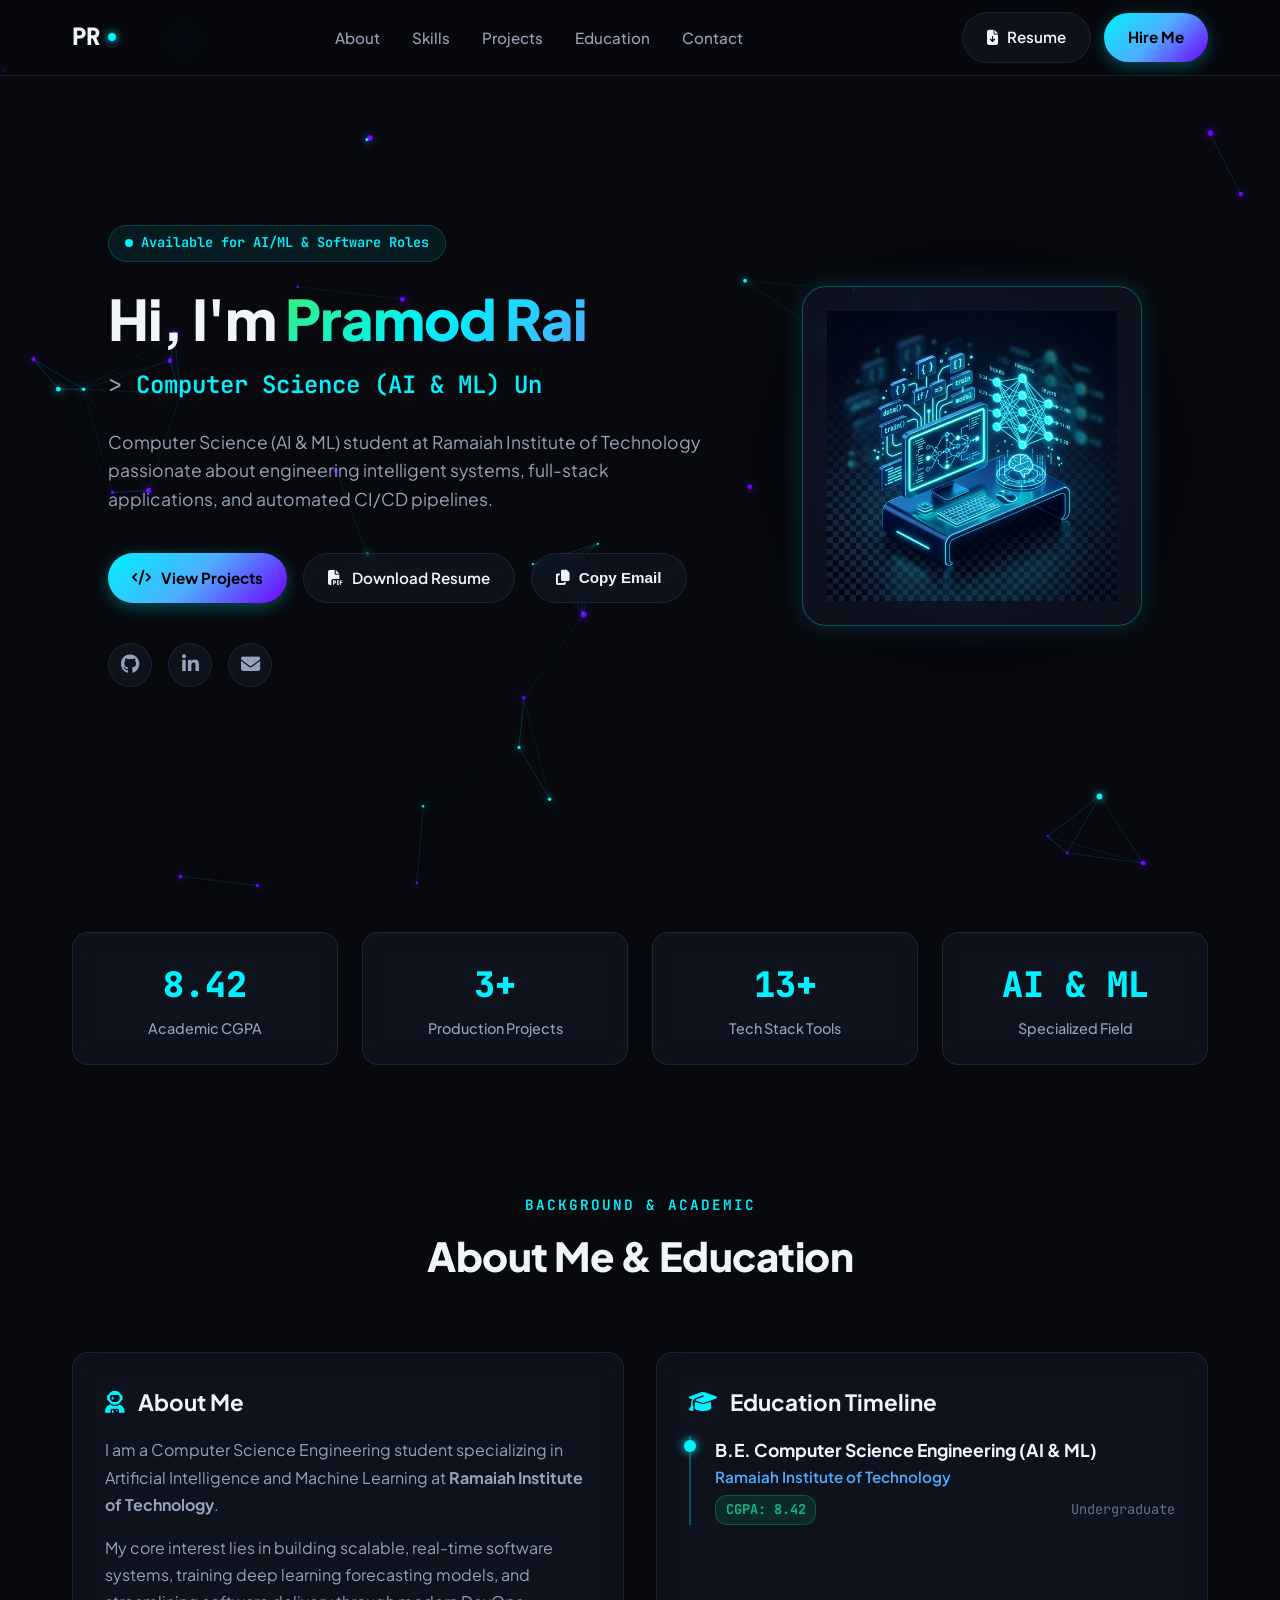
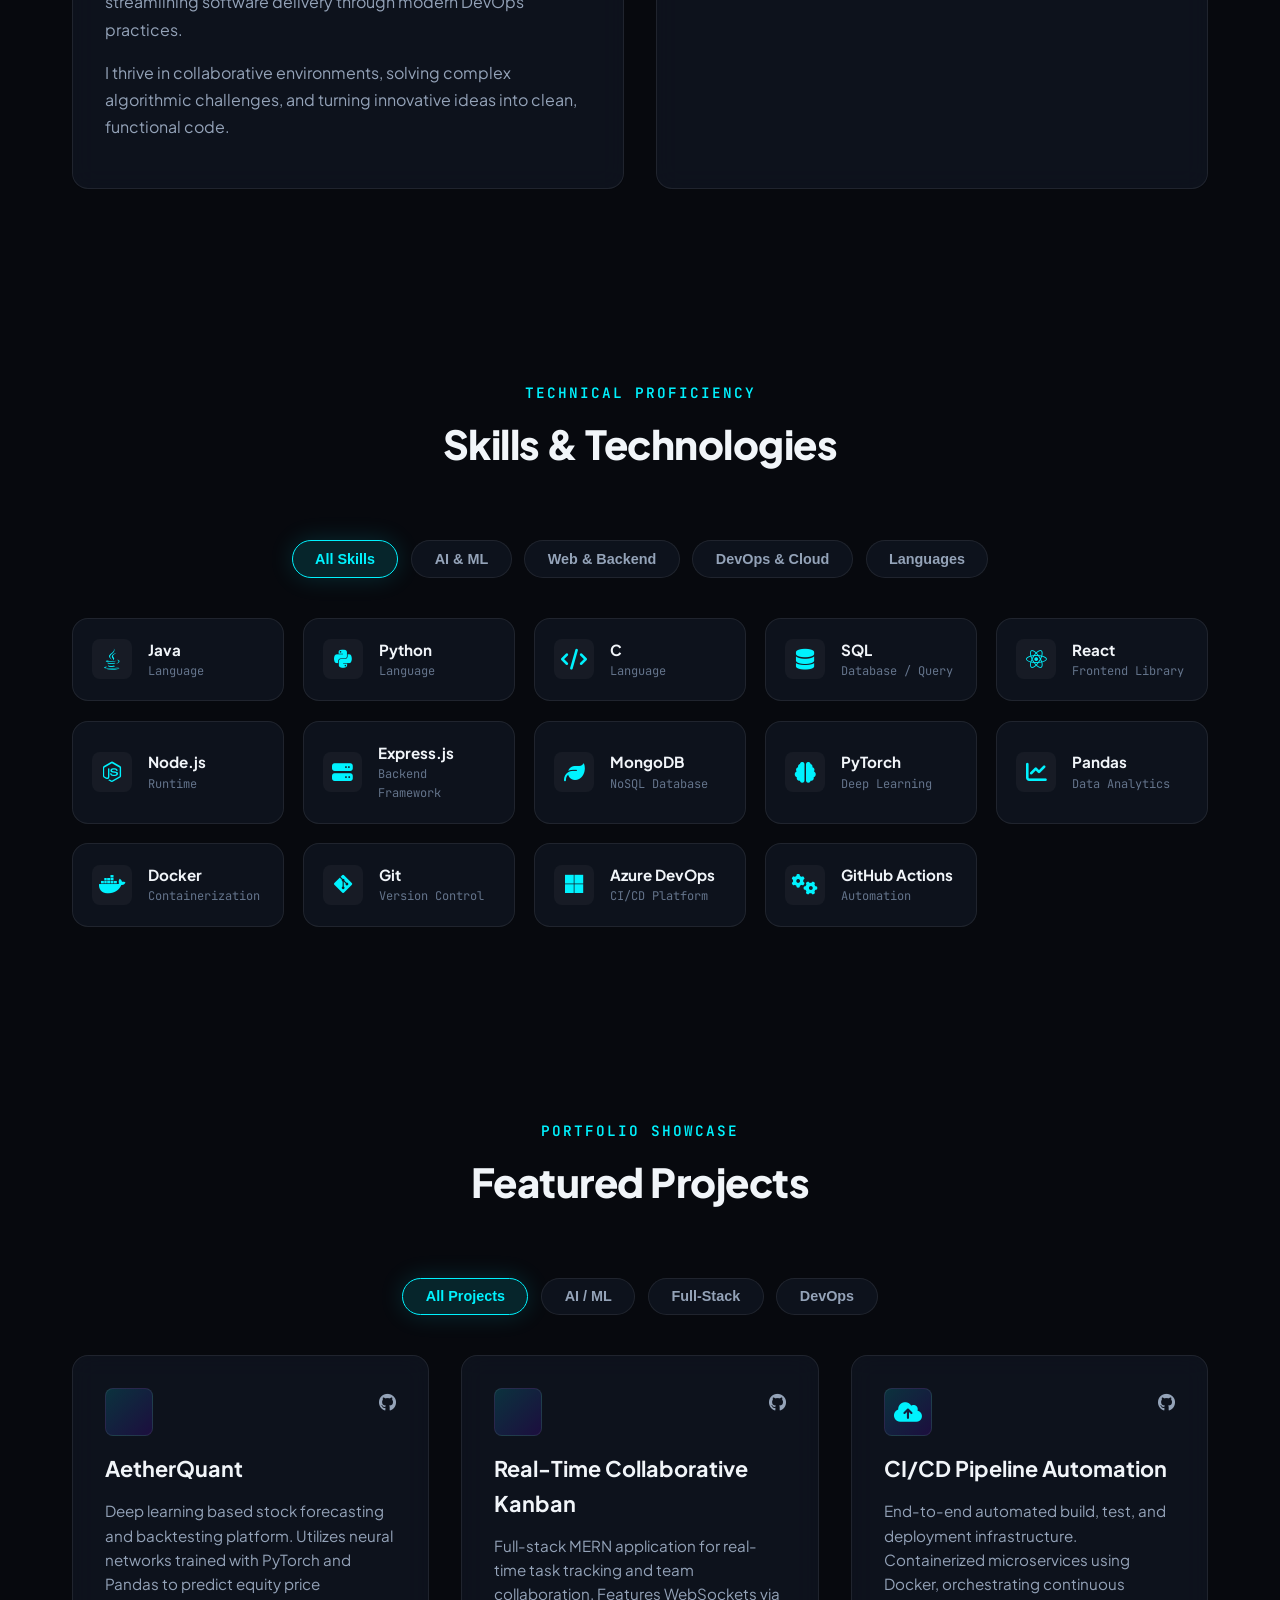
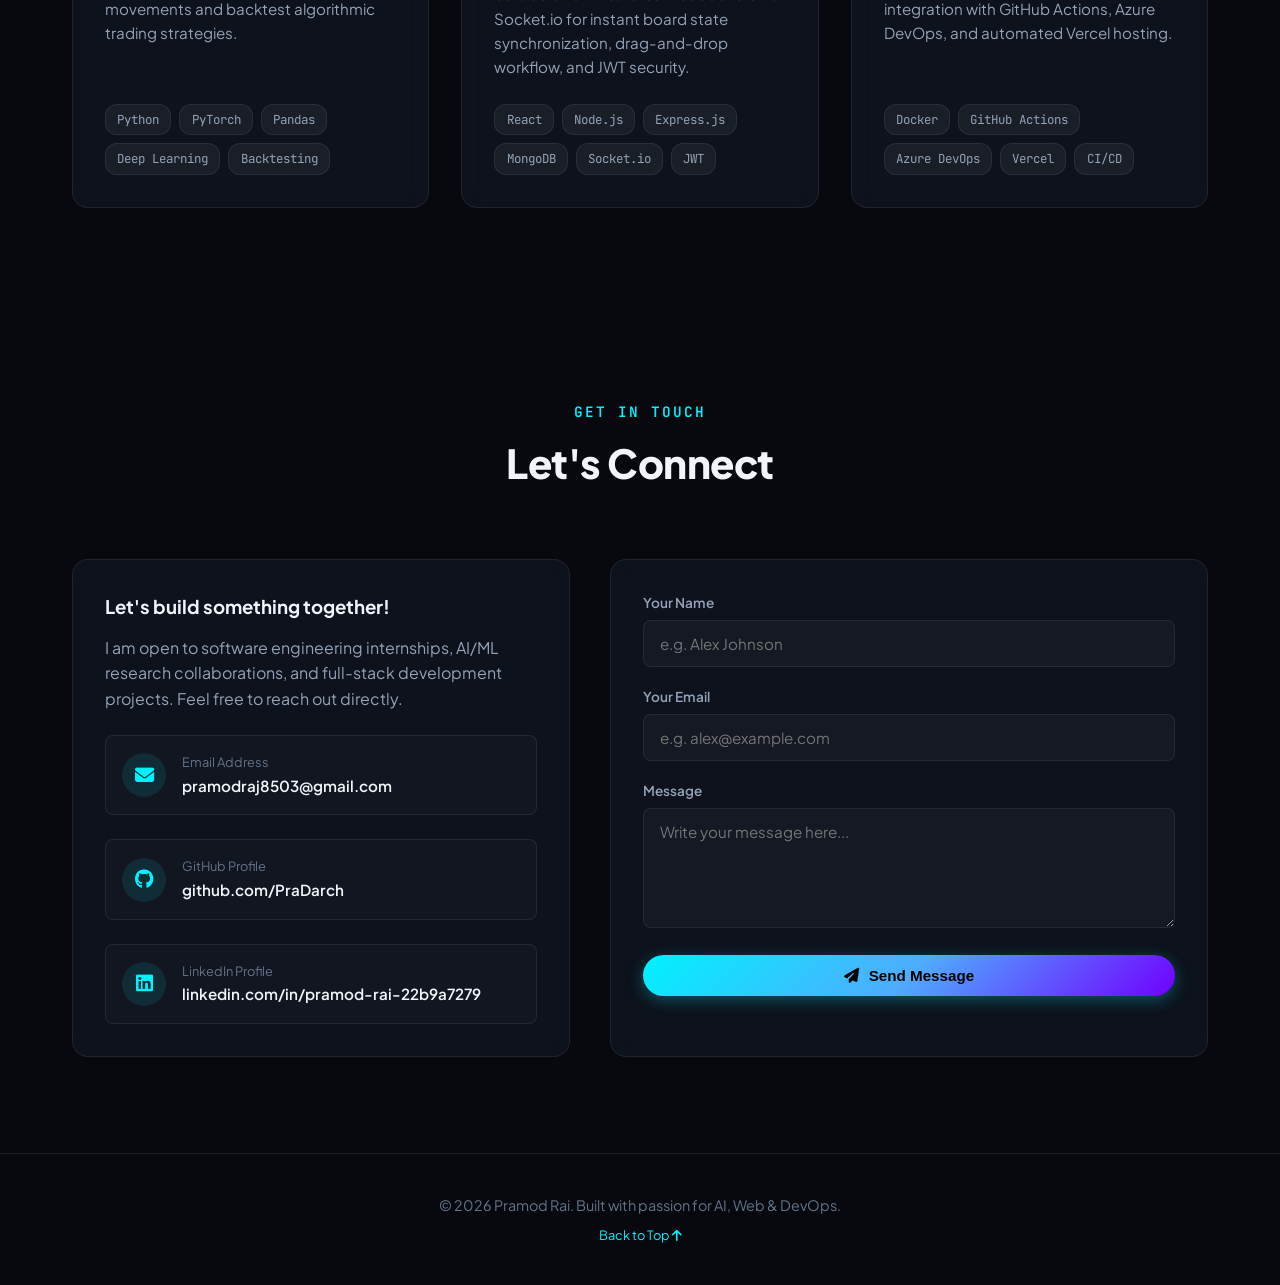
==== Pramod_Portfolio.html @ eb3e1dc6 "feat: redesign modern portfolio with interactive dark glassmorphism aesthetic" ====
<!DOCTYPE html>
<html lang="en">
<head>
<meta charset="UTF-8">
<meta http-equiv="refresh" content="0; url=index.html">
<script type="text/javascript">
    window.location.href = "index.html"
</script>
<title>Pramod Rai | Portfolio Redirect</title>
</head>
<body>
<p>If you are not redirected automatically, follow this <a href="index.html">link to Pramod Rai Portfolio</a>.</p>
</body>
</html>
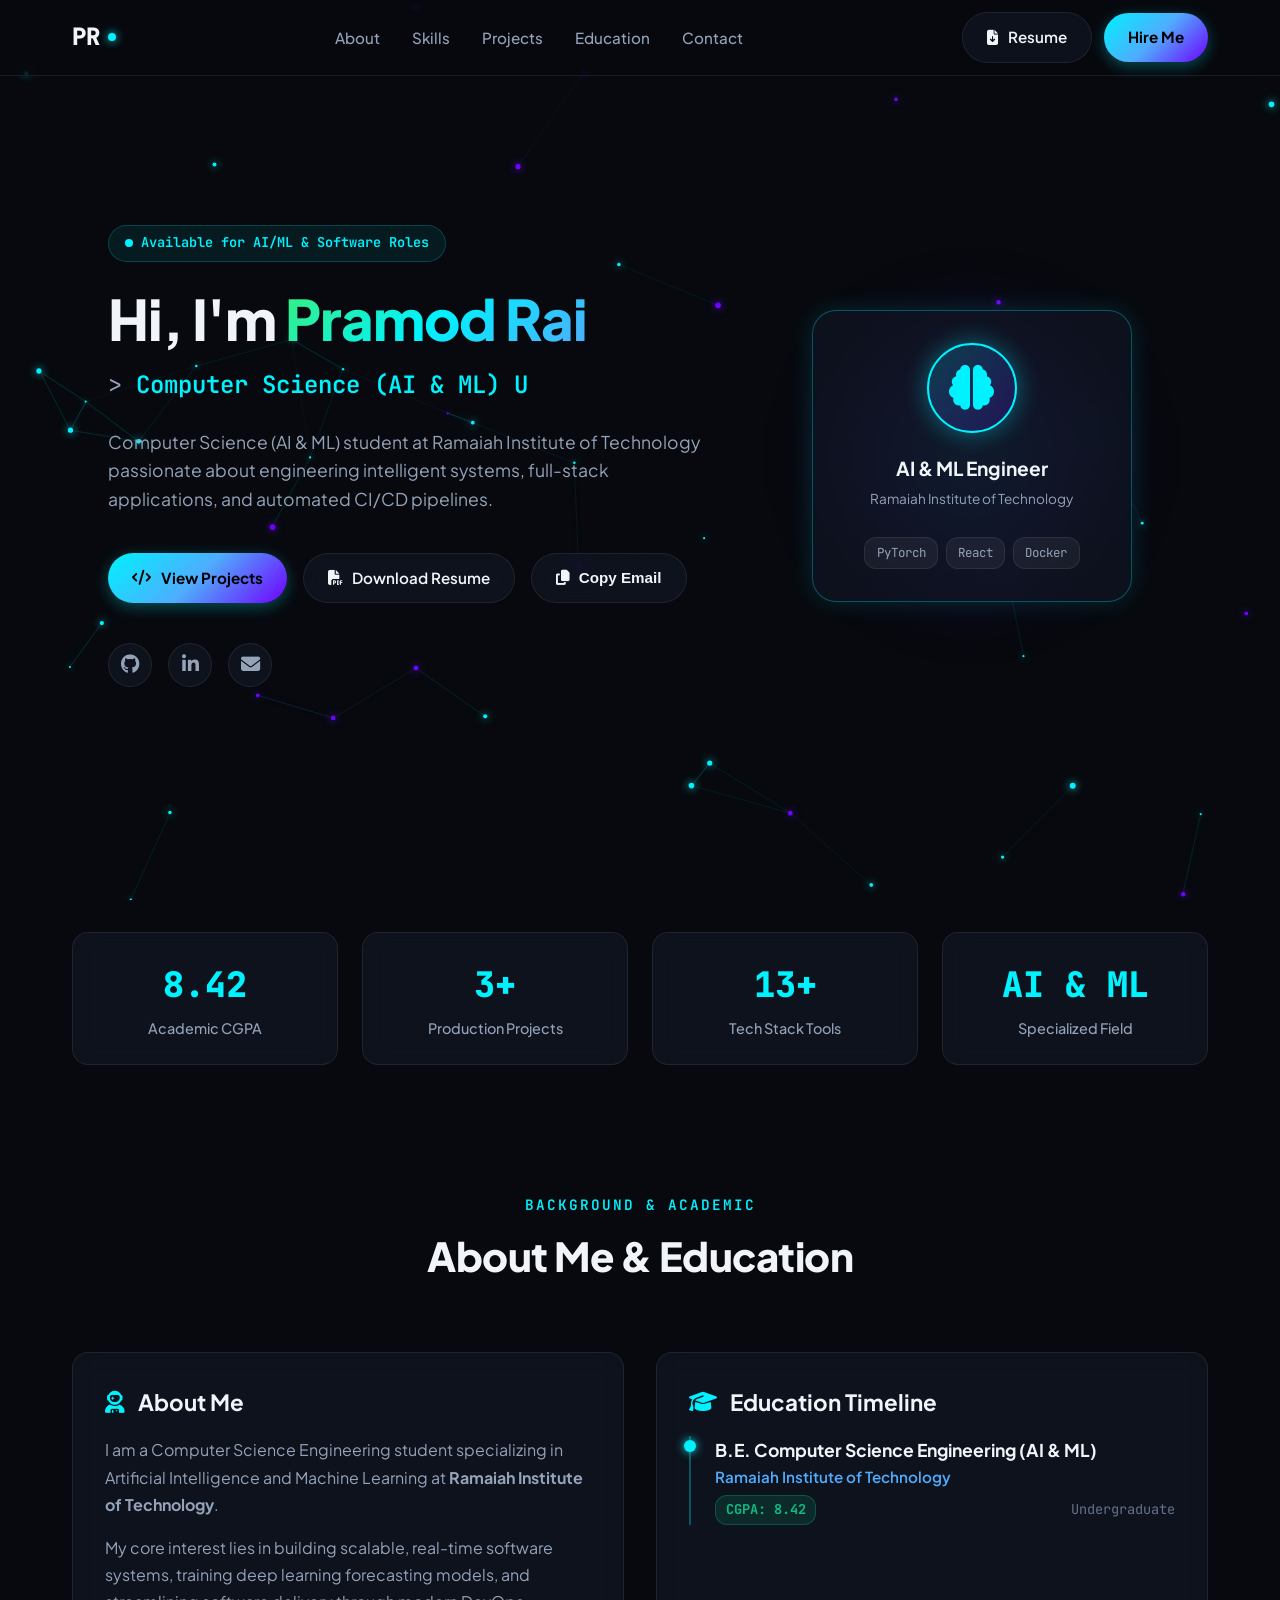
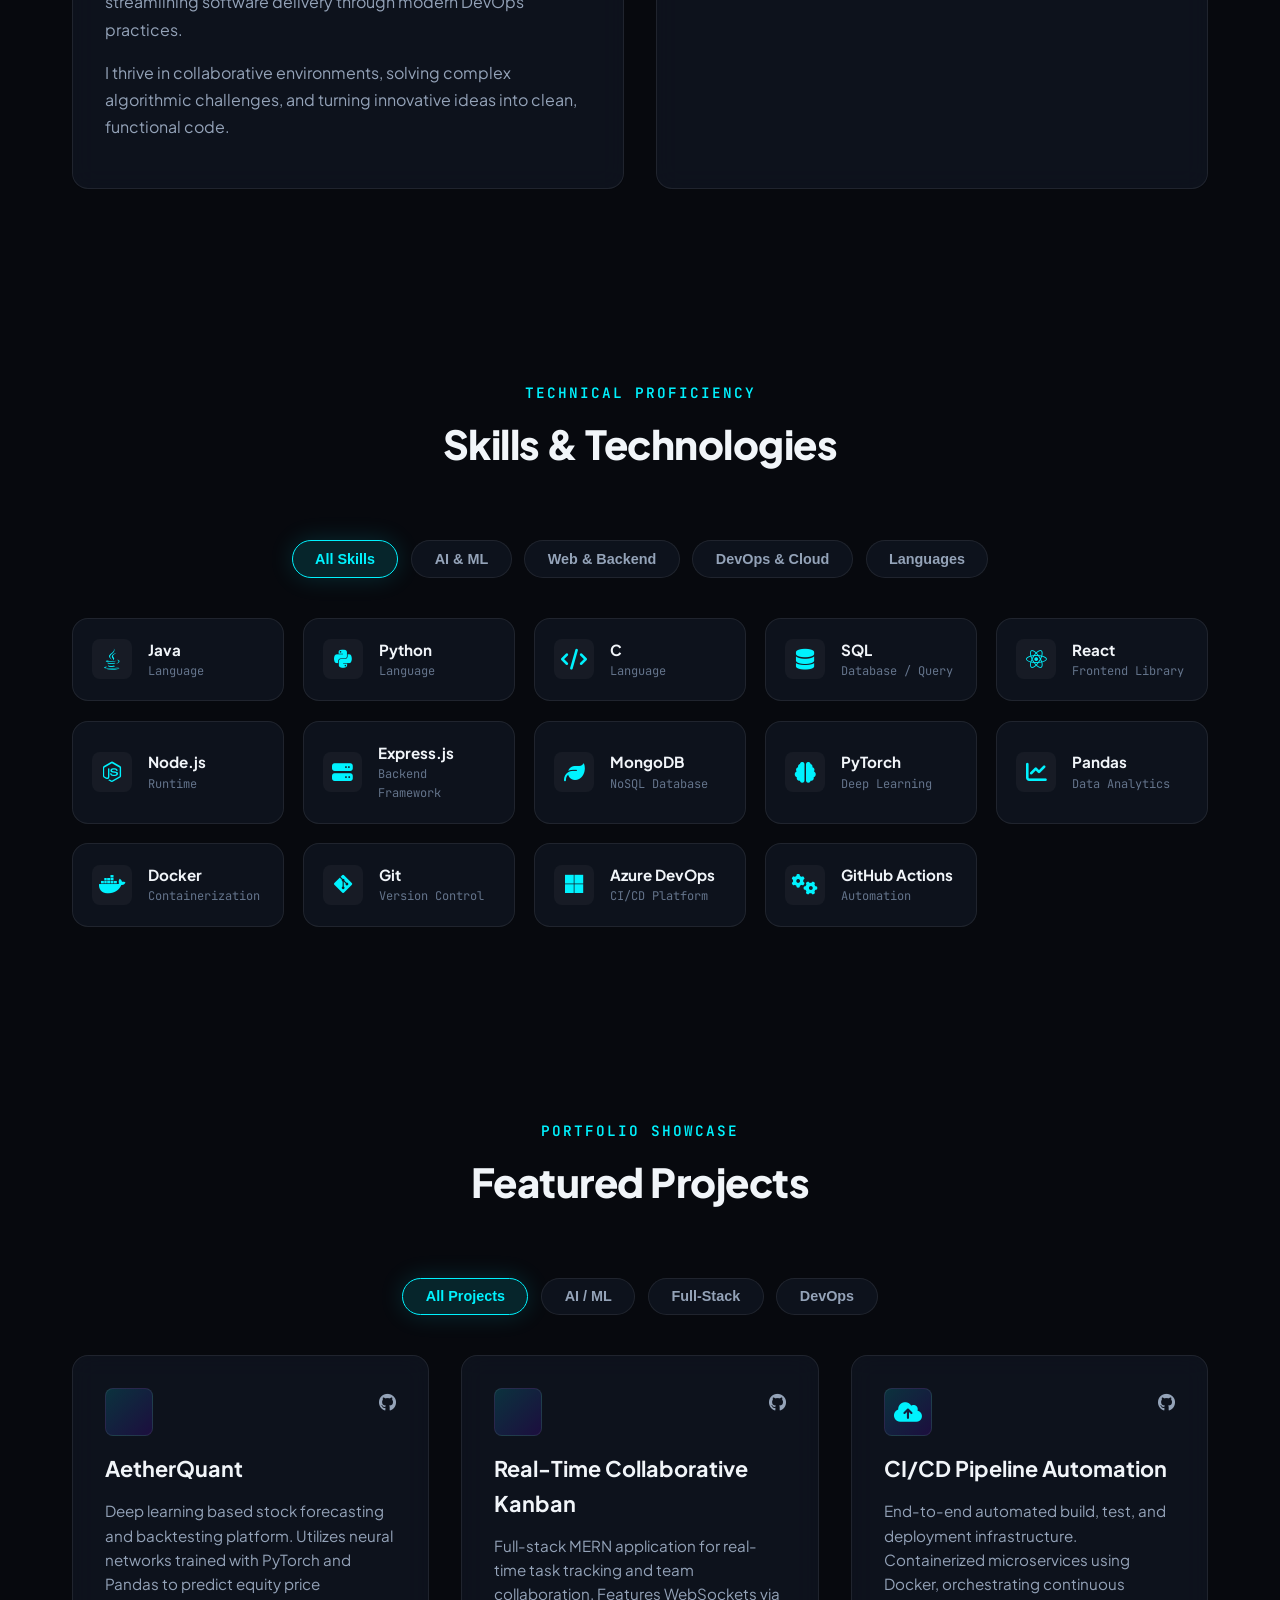
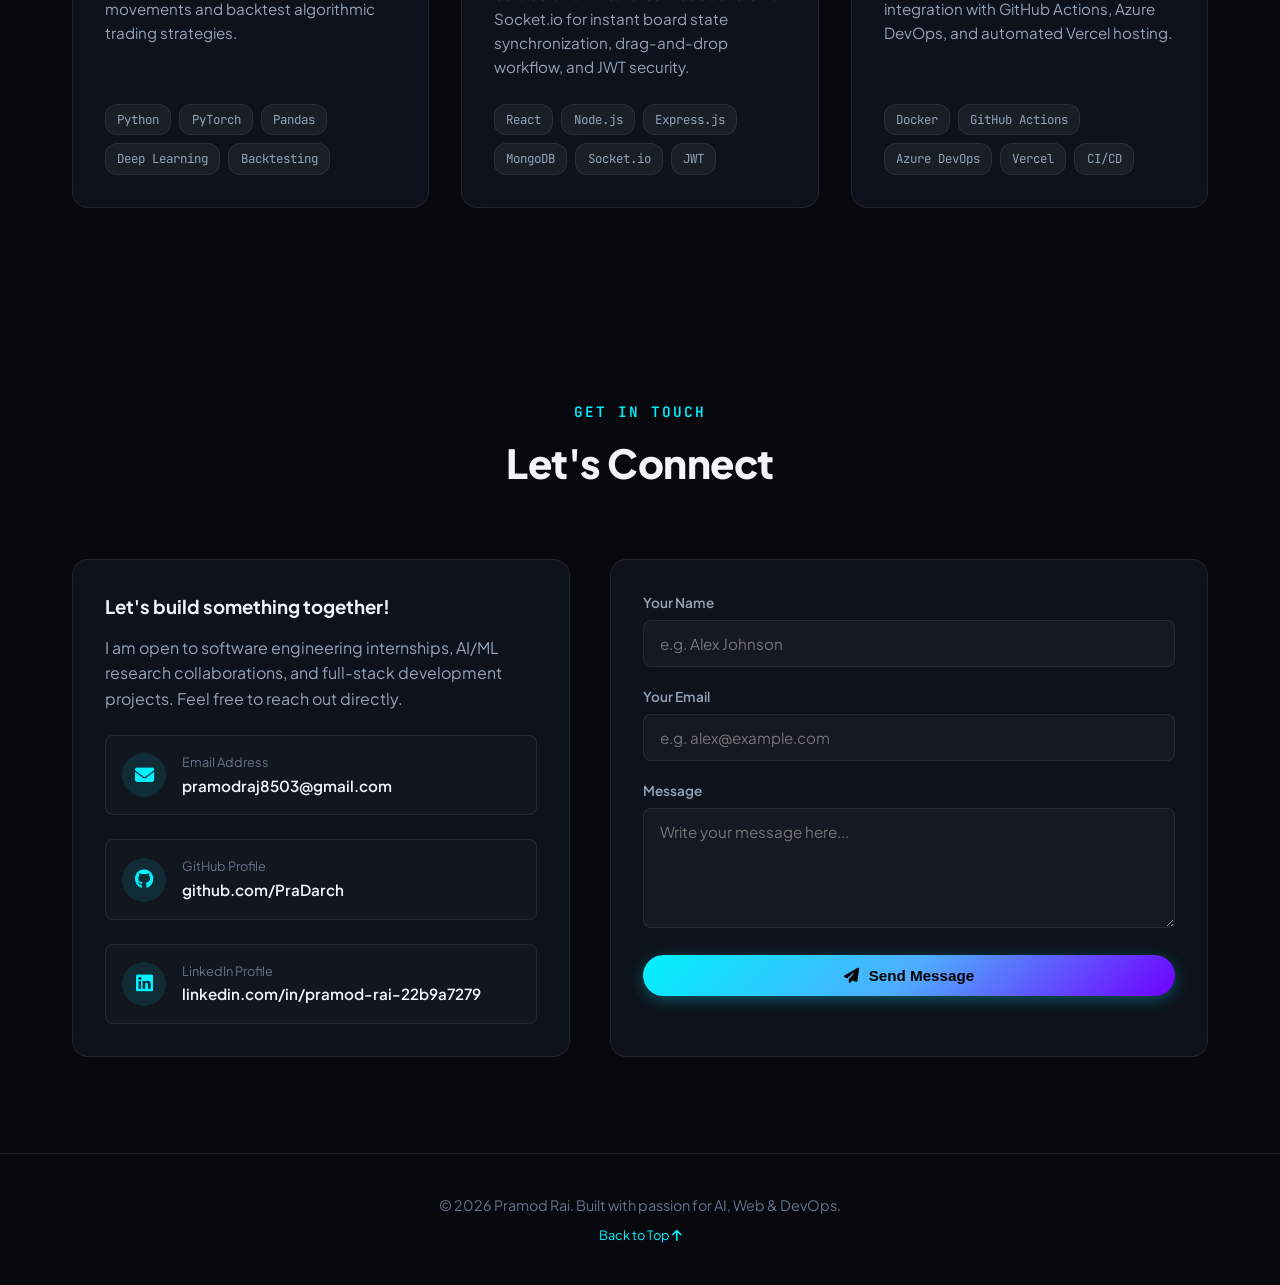
==== commit 5b7616ed: "refactor: consolidate portfolio into self-contained Pramod_Portfolio.html and remove separate files" ====
--- a/Pramod_Portfolio.html
+++ b/Pramod_Portfolio.html
@@ -1,14 +1,1684 @@
 <!DOCTYPE html>
 <html lang="en">
 <head>
-<meta charset="UTF-8">
-<meta http-equiv="refresh" content="0; url=index.html">
-<script type="text/javascript">
-    window.location.href = "index.html"
-</script>
-<title>Pramod Rai | Portfolio Redirect</title>
+  <meta charset="UTF-8">
+  <meta name="viewport" content="width=device-width, initial-scale=1.0">
+  <title>Pramod Rai | Computer Science (AI & ML) | Portfolio</title>
+
+  <!-- SEO Meta Tags -->
+  <meta name="description" content="Portfolio of Pramod Rai, a Computer Science (AI & ML) student at Ramaiah Institute of Technology specializing in AI, Machine Learning, Full-Stack Web Development, and DevOps.">
+  <meta name="keywords" content="Pramod Rai, AI Engineer, Machine Learning, Portfolio, Software Developer, Ramaiah Institute of Technology, PyTorch, React, Node.js, DevOps">
+  <meta name="author" content="Pramod Rai">
+
+  <!-- Open Graph -->
+  <meta property="og:title" content="Pramod Rai | AI & ML Engineer | Software Developer">
+  <meta property="og:description" content="Computer Science (AI & ML) Undergraduate, Software Developer, and AI/ML Enthusiast.">
+  <meta property="og:type" content="website">
+
+  <!-- Google Fonts -->
+  <link rel="preconnect" href="https://fonts.googleapis.com">
+  <link rel="preconnect" href="https://fonts.gstatic.com" crossorigin>
+  <link href="https://fonts.googleapis.com/css2?family=JetBrains+Mono:wght@400;500;600;700&family=Plus+Jakarta+Sans:wght@400;500;600;700;800&display=swap" rel="stylesheet">
+
+  <!-- FontAwesome Icons -->
+  <link rel="stylesheet" href="https://cdnjs.cloudflare.com/ajax/libs/font-awesome/6.4.0/css/all.min.css">
+
+  <style>
+    /* ==========================================================================
+       PRAMOD RAI - SELF-CONTAINED MODERN GLASSMORPHISM PORTFOLIO STYLES
+       ========================================================================== */
+
+    :root {
+      --bg-dark: #07090e;
+      --bg-card: rgba(18, 24, 38, 0.65);
+      --bg-card-hover: rgba(28, 38, 60, 0.8);
+      --bg-glass: rgba(13, 18, 30, 0.7);
+      --border-glass: rgba(255, 255, 255, 0.08);
+      --border-glass-glow: rgba(0, 242, 254, 0.3);
+      
+      --text-main: #f1f5f9;
+      --text-muted: #94a3b8;
+      --text-dim: #64748b;
+      
+      --accent-cyan: #00f2fe;
+      --accent-blue: #4facfe;
+      --accent-purple: #7000ff;
+      --accent-emerald: #10b981;
+
+      --gradient-primary: linear-gradient(135deg, #00f2fe 0%, #4facfe 50%, #7000ff 100%);
+      --gradient-text: linear-gradient(135deg, #38ef7d 0%, #00f2fe 50%, #4facfe 100%);
+
+      --shadow-sm: 0 4px 12px rgba(0, 0, 0, 0.3);
+      --shadow-glow: 0 0 25px rgba(0, 242, 254, 0.15);
+      --shadow-glow-purple: 0 0 25px rgba(112, 0, 255, 0.2);
+
+      --font-sans: 'Plus Jakarta Sans', -apple-system, BlinkMacSystemFont, sans-serif;
+      --font-mono: 'JetBrains Mono', monospace;
+
+      --nav-height: 76px;
+      --max-width: 1200px;
+      --radius-sm: 8px;
+      --radius-md: 16px;
+      --radius-lg: 24px;
+    }
+
+    *, *::before, *::after {
+      box-sizing: border-box;
+      margin: 0;
+      padding: 0;
+    }
+
+    html {
+      scroll-behavior: smooth;
+      font-size: 16px;
+    }
+
+    body {
+      background-color: var(--bg-dark);
+      color: var(--text-main);
+      font-family: var(--font-sans);
+      line-height: 1.6;
+      overflow-x: hidden;
+      position: relative;
+      min-height: 100vh;
+    }
+
+    #particles-canvas {
+      position: fixed;
+      top: 0;
+      left: 0;
+      width: 100vw;
+      height: 100vh;
+      z-index: 0;
+      pointer-events: none;
+    }
+
+    .container {
+      max-width: var(--max-width);
+      margin: 0 auto;
+      padding: 0 2rem;
+      position: relative;
+      z-index: 1;
+    }
+
+    section {
+      padding: 6rem 0;
+    }
+
+    .gradient-text {
+      background: var(--gradient-text);
+      -webkit-background-clip: text;
+      -webkit-text-fill-color: transparent;
+      display: inline-block;
+    }
+
+    /* Navbar */
+    .navbar {
+      position: fixed;
+      top: 0;
+      left: 0;
+      width: 100%;
+      height: var(--nav-height);
+      background: rgba(7, 9, 14, 0.75);
+      backdrop-filter: blur(16px);
+      -webkit-backdrop-filter: blur(16px);
+      border-bottom: 1px solid var(--border-glass);
+      z-index: 1000;
+      transition: all 0.3s ease;
+    }
+
+    .navbar .container {
+      display: flex;
+      justify-content: space-between;
+      align-items: center;
+      height: 100%;
+    }
+
+    .logo {
+      font-size: 1.5rem;
+      font-weight: 800;
+      color: var(--text-main);
+      text-decoration: none;
+      display: flex;
+      align-items: center;
+      gap: 0.5rem;
+      font-family: var(--font-mono);
+    }
+
+    .logo-dot {
+      width: 8px;
+      height: 8px;
+      background: var(--accent-cyan);
+      border-radius: 50%;
+      box-shadow: 0 0 10px var(--accent-cyan);
+    }
+
+    .nav-links {
+      display: flex;
+      align-items: center;
+      gap: 2rem;
+      list-style: none;
+    }
+
+    .nav-link {
+      color: var(--text-muted);
+      text-decoration: none;
+      font-weight: 500;
+      font-size: 0.95rem;
+      transition: color 0.3s ease;
+      position: relative;
+    }
+
+    .nav-link:hover, .nav-link.active {
+      color: var(--accent-cyan);
+    }
+
+    .nav-link::after {
+      content: '';
+      position: absolute;
+      bottom: -4px;
+      left: 0;
+      width: 0;
+      height: 2px;
+      background: var(--accent-cyan);
+      transition: width 0.3s ease;
+      border-radius: 2px;
+    }
+
+    .nav-link:hover::after, .nav-link.active::after {
+      width: 100%;
+    }
+
+    .btn {
+      display: inline-flex;
+      align-items: center;
+      gap: 0.6rem;
+      padding: 0.75rem 1.5rem;
+      border-radius: 30px;
+      font-weight: 600;
+      font-size: 0.95rem;
+      text-decoration: none;
+      cursor: pointer;
+      transition: all 0.3s cubic-bezier(0.4, 0, 0.2, 1);
+      border: none;
+      outline: none;
+    }
+
+    .btn-primary {
+      background: var(--gradient-primary);
+      color: #000;
+      font-weight: 700;
+      box-shadow: 0 4px 15px rgba(0, 242, 254, 0.3);
+    }
+
+    .btn-primary:hover {
+      transform: translateY(-2px);
+      box-shadow: 0 6px 20px rgba(0, 242, 254, 0.5);
+    }
+
+    .btn-outline {
+      background: var(--bg-card);
+      color: var(--text-main);
+      border: 1px solid var(--border-glass);
+      backdrop-filter: blur(10px);
+    }
+
+    .btn-outline:hover {
+      background: var(--bg-card-hover);
+      border-color: var(--accent-cyan);
+      color: var(--accent-cyan);
+      box-shadow: var(--shadow-glow);
+      transform: translateY(-2px);
+    }
+
+    /* Hero Section */
+    .hero-section {
+      min-height: 100vh;
+      display: flex;
+      align-items: center;
+      padding-top: calc(var(--nav-height) + 2rem);
+      position: relative;
+    }
+
+    .hero-content {
+      display: grid;
+      grid-template-columns: 1.2fr 0.8fr;
+      align-items: center;
+      gap: 4rem;
+    }
+
+    .hero-tag {
+      display: inline-flex;
+      align-items: center;
+      gap: 0.5rem;
+      padding: 0.4rem 1rem;
+      border-radius: 20px;
+      background: rgba(0, 242, 254, 0.08);
+      border: 1px solid rgba(0, 242, 254, 0.2);
+      color: var(--accent-cyan);
+      font-size: 0.85rem;
+      font-weight: 600;
+      font-family: var(--font-mono);
+      margin-bottom: 1.5rem;
+    }
+
+    .hero-tag .pulse {
+      width: 8px;
+      height: 8px;
+      background: var(--accent-cyan);
+      border-radius: 50%;
+      animation: pulse-ring 1.5s infinite;
+    }
+
+    @keyframes pulse-ring {
+      0% { transform: scale(0.95); box-shadow: 0 0 0 0 rgba(0, 242, 254, 0.7); }
+      70% { transform: scale(1); box-shadow: 0 0 0 8px rgba(0, 242, 254, 0); }
+      100% { transform: scale(0.95); box-shadow: 0 0 0 0 rgba(0, 242, 254, 0); }
+    }
+
+    .hero-title {
+      font-size: 3.5rem;
+      font-weight: 800;
+      line-height: 1.15;
+      margin-bottom: 1rem;
+      letter-spacing: -1px;
+    }
+
+    .typing-wrapper {
+      font-size: 1.5rem;
+      color: var(--text-muted);
+      font-family: var(--font-mono);
+      margin-bottom: 1.5rem;
+      min-height: 2.2rem;
+    }
+
+    .typing-text {
+      color: var(--accent-cyan);
+      font-weight: 600;
+    }
+
+    .cursor {
+      display: inline-block;
+      width: 2px;
+      background-color: var(--accent-cyan);
+      animation: blink 0.8s infinite;
+    }
+
+    @keyframes blink {
+      0%, 100% { opacity: 1; }
+      50% { opacity: 0; }
+    }
+
+    .hero-description {
+      font-size: 1.1rem;
+      color: var(--text-muted);
+      margin-bottom: 2.5rem;
+      max-width: 600px;
+    }
+
+    .hero-actions {
+      display: flex;
+      flex-wrap: wrap;
+      gap: 1rem;
+      margin-bottom: 2.5rem;
+    }
+
+    .social-links {
+      display: flex;
+      align-items: center;
+      gap: 1rem;
+    }
+
+    .social-icon {
+      width: 44px;
+      height: 44px;
+      border-radius: 50%;
+      background: var(--bg-card);
+      border: 1px solid var(--border-glass);
+      display: flex;
+      align-items: center;
+      justify-content: center;
+      color: var(--text-muted);
+      text-decoration: none;
+      font-size: 1.2rem;
+      transition: all 0.3s ease;
+    }
+
+    .social-icon:hover {
+      color: var(--accent-cyan);
+      border-color: var(--accent-cyan);
+      box-shadow: var(--shadow-glow);
+      transform: translateY(-3px);
+    }
+
+    /* Vector Tech Illustration Badge */
+    .hero-image-wrapper {
+      position: relative;
+      display: flex;
+      justify-content: center;
+      align-items: center;
+    }
+
+    .hero-image-bg {
+      position: absolute;
+      width: 300px;
+      height: 300px;
+      background: radial-gradient(circle, rgba(0, 242, 254, 0.2) 0%, rgba(112, 0, 255, 0.15) 50%, transparent 70%);
+      border-radius: 50%;
+      filter: blur(40px);
+      z-index: -1;
+      animation: float-slow 6s ease-in-out infinite alternate;
+    }
+
+    @keyframes float-slow {
+      0% { transform: translateY(-10px) scale(0.95); }
+      100% { transform: translateY(10px) scale(1.05); }
+    }
+
+    .tech-card-graphic {
+      width: 100%;
+      max-width: 320px;
+      background: var(--bg-card);
+      backdrop-filter: blur(16px);
+      border: 1px solid var(--border-glass-glow);
+      border-radius: var(--radius-lg);
+      padding: 2rem;
+      box-shadow: var(--shadow-glow);
+      display: flex;
+      flex-direction: column;
+      align-items: center;
+      gap: 1.2rem;
+      text-align: center;
+      transition: transform 0.4s ease;
+    }
+
+    .tech-card-graphic:hover {
+      transform: translateY(-8px) scale(1.02);
+    }
+
+    .tech-icon-glow {
+      width: 90px;
+      height: 90px;
+      border-radius: 50%;
+      background: linear-gradient(135deg, rgba(0, 242, 254, 0.2), rgba(112, 0, 255, 0.2));
+      border: 2px solid var(--accent-cyan);
+      display: flex;
+      align-items: center;
+      justify-content: center;
+      font-size: 2.8rem;
+      color: var(--accent-cyan);
+      box-shadow: 0 0 25px rgba(0, 242, 254, 0.4);
+    }
+
+    /* Key Metrics */
+    .metrics-section {
+      padding: 2rem 0;
+    }
+
+    .metrics-grid {
+      display: grid;
+      grid-template-columns: repeat(4, 1fr);
+      gap: 1.5rem;
+    }
+
+    .metric-card {
+      background: var(--bg-card);
+      backdrop-filter: blur(12px);
+      border: 1px solid var(--border-glass);
+      border-radius: var(--radius-md);
+      padding: 1.5rem;
+      text-align: center;
+      transition: all 0.3s ease;
+    }
+
+    .metric-card:hover {
+      border-color: var(--accent-cyan);
+      box-shadow: var(--shadow-glow);
+      transform: translateY(-4px);
+    }
+
+    .metric-number {
+      font-size: 2.2rem;
+      font-weight: 800;
+      font-family: var(--font-mono);
+      color: var(--accent-cyan);
+      margin-bottom: 0.2rem;
+    }
+
+    .metric-label {
+      font-size: 0.9rem;
+      color: var(--text-muted);
+      font-weight: 500;
+    }
+
+    /* Section Header */
+    .section-header {
+      text-align: center;
+      margin-bottom: 4rem;
+    }
+
+    .section-subtitle {
+      font-family: var(--font-mono);
+      color: var(--accent-cyan);
+      font-size: 0.9rem;
+      font-weight: 600;
+      text-transform: uppercase;
+      letter-spacing: 2px;
+      margin-bottom: 0.5rem;
+      display: block;
+    }
+
+    .section-title {
+      font-size: 2.5rem;
+      font-weight: 800;
+      letter-spacing: -0.5px;
+    }
+
+    /* Glass Card */
+    .glass-card {
+      background: var(--bg-card);
+      backdrop-filter: blur(12px);
+      -webkit-backdrop-filter: blur(12px);
+      border: 1px solid var(--border-glass);
+      border-radius: var(--radius-md);
+      padding: 2rem;
+      transition: all 0.3s ease;
+      position: relative;
+      overflow: hidden;
+    }
+
+    .glass-card::before {
+      content: '';
+      position: absolute;
+      top: 0;
+      left: 0;
+      right: 0;
+      height: 2px;
+      background: var(--gradient-primary);
+      opacity: 0;
+      transition: opacity 0.3s ease;
+    }
+
+    .glass-card:hover::before {
+      opacity: 1;
+    }
+
+    /* About & Education */
+    .about-grid {
+      display: grid;
+      grid-template-columns: 1fr 1fr;
+      gap: 2rem;
+    }
+
+    .about-card h3, .education-card h3 {
+      font-size: 1.4rem;
+      margin-bottom: 1rem;
+      display: flex;
+      align-items: center;
+      gap: 0.8rem;
+    }
+
+    .about-card h3 i, .education-card h3 i {
+      color: var(--accent-cyan);
+    }
+
+    .about-card p {
+      color: var(--text-muted);
+      line-height: 1.7;
+      margin-bottom: 1rem;
+    }
+
+    .edu-timeline {
+      display: flex;
+      flex-direction: column;
+      gap: 1.5rem;
+      margin-top: 1rem;
+    }
+
+    .edu-item {
+      position: relative;
+      padding-left: 1.5rem;
+      border-left: 2px solid rgba(0, 242, 254, 0.3);
+    }
+
+    .edu-item::before {
+      content: '';
+      position: absolute;
+      left: -7px;
+      top: 4px;
+      width: 12px;
+      height: 12px;
+      border-radius: 50%;
+      background: var(--accent-cyan);
+      box-shadow: 0 0 10px var(--accent-cyan);
+    }
+
+    .edu-degree {
+      font-size: 1.1rem;
+      font-weight: 700;
+      color: var(--text-main);
+    }
+
+    .edu-institution {
+      color: var(--accent-blue);
+      font-weight: 600;
+      font-size: 0.95rem;
+      margin-bottom: 0.3rem;
+    }
+
+    .edu-score {
+      display: inline-block;
+      background: rgba(16, 185, 129, 0.15);
+      color: var(--accent-emerald);
+      border: 1px solid rgba(16, 185, 129, 0.3);
+      padding: 0.2rem 0.6rem;
+      border-radius: 12px;
+      font-size: 0.85rem;
+      font-weight: 700;
+      font-family: var(--font-mono);
+    }
+
+    /* Skills Matrix */
+    .skill-filter-tabs {
+      display: flex;
+      justify-content: center;
+      gap: 0.8rem;
+      margin-bottom: 2.5rem;
+      flex-wrap: wrap;
+    }
+
+    .filter-btn {
+      padding: 0.6rem 1.4rem;
+      border-radius: 25px;
+      background: var(--bg-card);
+      border: 1px solid var(--border-glass);
+      color: var(--text-muted);
+      font-weight: 600;
+      font-size: 0.9rem;
+      cursor: pointer;
+      transition: all 0.3s ease;
+    }
+
+    .filter-btn.active, .filter-btn:hover {
+      background: rgba(0, 242, 254, 0.12);
+      border-color: var(--accent-cyan);
+      color: var(--accent-cyan);
+      box-shadow: var(--shadow-glow);
+    }
+
+    .skills-grid {
+      display: grid;
+      grid-template-columns: repeat(auto-fill, minmax(180px, 1fr));
+      gap: 1.2rem;
+    }
+
+    .skill-card {
+      background: var(--bg-card);
+      border: 1px solid var(--border-glass);
+      border-radius: var(--radius-md);
+      padding: 1.2rem;
+      display: flex;
+      align-items: center;
+      gap: 1rem;
+      transition: all 0.3s ease;
+    }
+
+    .skill-card:hover {
+      border-color: var(--accent-cyan);
+      transform: translateY(-3px);
+      box-shadow: var(--shadow-glow);
+    }
+
+    .skill-icon {
+      width: 40px;
+      height: 40px;
+      border-radius: var(--radius-sm);
+      background: rgba(255, 255, 255, 0.04);
+      display: flex;
+      align-items: center;
+      justify-content: center;
+      font-size: 1.3rem;
+      color: var(--accent-cyan);
+    }
+
+    .skill-info {
+      display: flex;
+      flex-direction: column;
+    }
+
+    .skill-name {
+      font-weight: 700;
+      font-size: 0.95rem;
+      color: var(--text-main);
+    }
+
+    .skill-category {
+      font-size: 0.75rem;
+      color: var(--text-dim);
+      font-family: var(--font-mono);
+    }
+
+    /* Projects Section */
+    .projects-grid {
+      display: grid;
+      grid-template-columns: repeat(auto-fit, minmax(340px, 1fr));
+      gap: 2rem;
+    }
+
+    .project-card {
+      display: flex;
+      flex-direction: column;
+      height: 100%;
+    }
+
+    .project-card:hover {
+      transform: translateY(-6px);
+      border-color: var(--border-glass-glow);
+      box-shadow: var(--shadow-glow-purple);
+    }
+
+    .project-header {
+      display: flex;
+      justify-content: space-between;
+      align-items: flex-start;
+      margin-bottom: 1rem;
+    }
+
+    .project-icon {
+      width: 48px;
+      height: 48px;
+      border-radius: var(--radius-sm);
+      background: linear-gradient(135deg, rgba(0, 242, 254, 0.15), rgba(112, 0, 255, 0.15));
+      border: 1px solid var(--border-glass);
+      display: flex;
+      align-items: center;
+      justify-content: center;
+      color: var(--accent-cyan);
+      font-size: 1.4rem;
+    }
+
+    .project-links {
+      display: flex;
+      gap: 0.6rem;
+    }
+
+    .project-link-btn {
+      color: var(--text-muted);
+      font-size: 1.1rem;
+      transition: color 0.3s ease;
+    }
+
+    .project-link-btn:hover {
+      color: var(--accent-cyan);
+    }
+
+    .project-title {
+      font-size: 1.35rem;
+      font-weight: 700;
+      margin-bottom: 0.8rem;
+      color: var(--text-main);
+    }
+
+    .project-description {
+      color: var(--text-muted);
+      font-size: 0.95rem;
+      line-height: 1.6;
+      margin-bottom: 1.5rem;
+      flex-grow: 1;
+    }
+
+    .project-tags {
+      display: flex;
+      flex-wrap: wrap;
+      gap: 0.5rem;
+    }
+
+    .tag {
+      background: rgba(255, 255, 255, 0.05);
+      border: 1px solid var(--border-glass);
+      color: var(--text-muted);
+      font-family: var(--font-mono);
+      font-size: 0.78rem;
+      padding: 0.3rem 0.7rem;
+      border-radius: 12px;
+    }
+
+    /* Contact Section */
+    .contact-grid {
+      display: grid;
+      grid-template-columns: 1fr 1.2fr;
+      gap: 2.5rem;
+    }
+
+    .contact-info-card {
+      display: flex;
+      flex-direction: column;
+      justify-content: space-between;
+    }
+
+    .contact-methods {
+      display: flex;
+      flex-direction: column;
+      gap: 1.5rem;
+      margin-top: 1.5rem;
+    }
+
+    .contact-method-item {
+      display: flex;
+      align-items: center;
+      gap: 1rem;
+      background: rgba(255, 255, 255, 0.02);
+      padding: 1rem;
+      border-radius: var(--radius-sm);
+      border: 1px solid var(--border-glass);
+    }
+
+    .contact-method-icon {
+      width: 44px;
+      height: 44px;
+      border-radius: 50%;
+      background: rgba(0, 242, 254, 0.1);
+      color: var(--accent-cyan);
+      display: flex;
+      align-items: center;
+      justify-content: center;
+      font-size: 1.2rem;
+    }
+
+    .contact-method-details span {
+      display: block;
+      font-size: 0.8rem;
+      color: var(--text-dim);
+    }
+
+    .contact-method-details a, .contact-method-details p {
+      color: var(--text-main);
+      text-decoration: none;
+      font-weight: 600;
+      font-size: 0.95rem;
+    }
+
+    .contact-form {
+      display: flex;
+      flex-direction: column;
+      gap: 1.2rem;
+    }
+
+    .form-group {
+      display: flex;
+      flex-direction: column;
+      gap: 0.4rem;
+    }
+
+    .form-group label {
+      font-size: 0.85rem;
+      font-weight: 600;
+      color: var(--text-muted);
+    }
+
+    .form-input {
+      background: rgba(255, 255, 255, 0.03);
+      border: 1px solid var(--border-glass);
+      border-radius: var(--radius-sm);
+      padding: 0.8rem 1rem;
+      color: var(--text-main);
+      font-family: var(--font-sans);
+      font-size: 0.95rem;
+      outline: none;
+      transition: border-color 0.3s ease;
+    }
+
+    .form-input:focus {
+      border-color: var(--accent-cyan);
+      box-shadow: 0 0 10px rgba(0, 242, 254, 0.2);
+    }
+
+    textarea.form-input {
+      resize: vertical;
+      min-height: 120px;
+    }
+
+    /* Toast */
+    .toast-container {
+      position: fixed;
+      bottom: 2rem;
+      right: 2rem;
+      z-index: 2000;
+    }
+
+    .toast {
+      background: var(--bg-card);
+      border: 1px solid var(--accent-cyan);
+      color: var(--text-main);
+      padding: 0.8rem 1.4rem;
+      border-radius: var(--radius-sm);
+      box-shadow: var(--shadow-glow);
+      display: flex;
+      align-items: center;
+      gap: 0.8rem;
+      opacity: 0;
+      transform: translateY(20px);
+      transition: all 0.3s ease;
+      pointer-events: none;
+    }
+
+    .toast.show {
+      opacity: 1;
+      transform: translateY(0);
+    }
+
+    footer {
+      border-top: 1px solid var(--border-glass);
+      padding: 2.5rem 0;
+      text-align: center;
+      color: var(--text-dim);
+      font-size: 0.9rem;
+    }
+
+    footer a {
+      color: var(--accent-cyan);
+      text-decoration: none;
+    }
+
+    @media (max-width: 992px) {
+      .hero-content {
+        grid-template-columns: 1fr;
+        text-align: center;
+        gap: 3rem;
+      }
+      .hero-description {
+        margin: 0 auto 2rem auto;
+      }
+      .hero-actions, .social-links {
+        justify-content: center;
+      }
+      .about-grid, .contact-grid {
+        grid-template-columns: 1fr;
+      }
+      .metrics-grid {
+        grid-template-columns: repeat(2, 1fr);
+      }
+    }
+
+    @media (max-width: 768px) {
+      .nav-links {
+        display: none;
+      }
+      .hero-title {
+        font-size: 2.5rem;
+      }
+      .typing-wrapper {
+        font-size: 1.2rem;
+      }
+      .skills-grid {
+        grid-template-columns: repeat(2, 1fr);
+      }
+    }
+  </style>
 </head>
 <body>
-<p>If you are not redirected automatically, follow this <a href="index.html">link to Pramod Rai Portfolio</a>.</p>
+
+  <!-- Particle Background Canvas -->
+  <canvas id="particles-canvas"></canvas>
+
+  <!-- Navigation Bar -->
+  <nav class="navbar">
+    <div class="container">
+      <a href="#" class="logo">
+        <span>PR</span><span class="logo-dot"></span>
+      </a>
+
+      <ul class="nav-links">
+        <li><a href="#about" class="nav-link">About</a></li>
+        <li><a href="#skills" class="nav-link">Skills</a></li>
+        <li><a href="#projects" class="nav-link">Projects</a></li>
+        <li><a href="#education" class="nav-link">Education</a></li>
+        <li><a href="#contact" class="nav-link">Contact</a></li>
+      </ul>
+
+      <div style="display: flex; gap: 0.8rem; align-items: center;">
+        <a href="pramod_resume.pdf" download="Pramod_Rai_Resume.pdf" class="btn btn-outline" id="nav-resume-btn">
+          <i class="fa-solid fa-file-arrow-down"></i> Resume
+        </a>
+        <a href="#contact" class="btn btn-primary">Hire Me</a>
+      </div>
+    </div>
+  </nav>
+
+  <!-- Hero Section -->
+  <section class="hero-section" id="hero">
+    <div class="container">
+      <div class="hero-content">
+        <div class="hero-text-block">
+          <div class="hero-tag">
+            <span class="pulse"></span>
+            <span>Available for AI/ML & Software Roles</span>
+          </div>
+
+          <h1 class="hero-title">
+            Hi, I'm <span class="gradient-text">Pramod Rai</span>
+          </h1>
+
+          <div class="typing-wrapper">
+            <span>&gt; </span><span id="typing-role" class="typing-text"></span><span class="cursor"></span>
+          </div>
+
+          <p class="hero-description">
+            Computer Science (AI & ML) student at Ramaiah Institute of Technology passionate about engineering intelligent systems, full-stack applications, and automated CI/CD pipelines.
+          </p>
+
+          <div class="hero-actions">
+            <a href="#projects" class="btn btn-primary">
+              <i class="fa-solid fa-code"></i> View Projects
+            </a>
+            <a href="pramod_resume.pdf" target="_blank" class="btn btn-outline">
+              <i class="fa-solid fa-file-pdf"></i> Download Resume
+            </a>
+            <button onclick="copyEmail()" class="btn btn-outline" title="Copy Email">
+              <i class="fa-solid fa-copy"></i> Copy Email
+            </button>
+          </div>
+
+          <div class="social-links">
+            <a href="https://github.com/PraDarch" target="_blank" class="social-icon" title="GitHub">
+              <i class="fa-brands fa-github"></i>
+            </a>
+            <a href="https://linkedin.com/in/pramod-rai-22b9a7279" target="_blank" class="social-icon" title="LinkedIn">
+              <i class="fa-brands fa-linkedin-in"></i>
+            </a>
+            <a href="mailto:pramodraj8503@gmail.com" class="social-icon" title="Email">
+              <i class="fa-solid fa-envelope"></i>
+            </a>
+          </div>
+        </div>
+
+        <div class="hero-image-wrapper">
+          <div class="hero-image-bg"></div>
+          <div class="tech-card-graphic">
+            <div class="tech-icon-glow">
+              <i class="fa-solid fa-brain"></i>
+            </div>
+            <div>
+              <h3 style="font-size: 1.2rem; font-weight: 700; color: var(--text-main);">AI & ML Engineer</h3>
+              <p style="font-size: 0.85rem; color: var(--text-muted); margin-top: 0.3rem;">Ramaiah Institute of Technology</p>
+            </div>
+            <div style="display: flex; gap: 0.5rem; flex-wrap: wrap; justify-content: center; margin-top: 0.5rem;">
+              <span class="tag">PyTorch</span>
+              <span class="tag">React</span>
+              <span class="tag">Docker</span>
+            </div>
+          </div>
+        </div>
+      </div>
+    </div>
+  </section>
+
+  <!-- Key Metrics Section -->
+  <section class="metrics-section">
+    <div class="container">
+      <div class="metrics-grid">
+        <div class="metric-card">
+          <div class="metric-number">8.42</div>
+          <div class="metric-label">Academic CGPA</div>
+        </div>
+        <div class="metric-card">
+          <div class="metric-number">3+</div>
+          <div class="metric-label">Production Projects</div>
+        </div>
+        <div class="metric-card">
+          <div class="metric-number">13+</div>
+          <div class="metric-label">Tech Stack Tools</div>
+        </div>
+        <div class="metric-card">
+          <div class="metric-number">AI & ML</div>
+          <div class="metric-label">Specialized Field</div>
+        </div>
+      </div>
+    </div>
+  </section>
+
+  <!-- About & Education Section -->
+  <section id="about">
+    <div class="container">
+      <div class="section-header">
+        <span class="section-subtitle">Background & Academic</span>
+        <h2 class="section-title">About Me & Education</h2>
+      </div>
+
+      <div class="about-grid">
+        <div class="glass-card about-card">
+          <h3><i class="fa-solid fa-user-astronaut"></i> About Me</h3>
+          <p>
+            I am a Computer Science Engineering student specializing in Artificial Intelligence and Machine Learning at <strong>Ramaiah Institute of Technology</strong>.
+          </p>
+          <p>
+            My core interest lies in building scalable, real-time software systems, training deep learning forecasting models, and streamlining software delivery through modern DevOps practices.
+          </p>
+          <p>
+            I thrive in collaborative environments, solving complex algorithmic challenges, and turning innovative ideas into clean, functional code.
+          </p>
+        </div>
+
+        <div class="glass-card education-card" id="education">
+          <h3><i class="fa-solid fa-graduation-cap"></i> Education Timeline</h3>
+          <div class="edu-timeline">
+            <div class="edu-item">
+              <div class="edu-degree">B.E. Computer Science Engineering (AI & ML)</div>
+              <div class="edu-institution">Ramaiah Institute of Technology</div>
+              <div style="display: flex; justify-content: space-between; align-items: center; margin-top: 0.4rem;">
+                <span class="edu-score">CGPA: 8.42</span>
+                <span style="font-size: 0.85rem; color: var(--text-dim); font-family: var(--font-mono);">Undergraduate</span>
+              </div>
+            </div>
+          </div>
+        </div>
+      </div>
+    </div>
+  </section>
+
+  <!-- Skills Matrix Section -->
+  <section id="skills">
+    <div class="container">
+      <div class="section-header">
+        <span class="section-subtitle">Technical Proficiency</span>
+        <h2 class="section-title">Skills & Technologies</h2>
+      </div>
+
+      <div class="skill-filter-tabs" id="skill-filters">
+        <button class="filter-btn active" data-filter="all">All Skills</button>
+        <button class="filter-btn" data-filter="aiml">AI & ML</button>
+        <button class="filter-btn" data-filter="web">Web & Backend</button>
+        <button class="filter-btn" data-filter="devops">DevOps & Cloud</button>
+        <button class="filter-btn" data-filter="languages">Languages</button>
+      </div>
+
+      <div class="skills-grid">
+        <!-- Languages -->
+        <div class="skill-card" data-category="languages">
+          <div class="skill-icon"><i class="fa-brands fa-java"></i></div>
+          <div class="skill-info">
+            <span class="skill-name">Java</span>
+            <span class="skill-category">Language</span>
+          </div>
+        </div>
+
+        <div class="skill-card" data-category="languages">
+          <div class="skill-icon"><i class="fa-brands fa-python"></i></div>
+          <div class="skill-info">
+            <span class="skill-name">Python</span>
+            <span class="skill-category">Language</span>
+          </div>
+        </div>
+
+        <div class="skill-card" data-category="languages">
+          <div class="skill-icon"><i class="fa-solid fa-code"></i></div>
+          <div class="skill-info">
+            <span class="skill-name">C</span>
+            <span class="skill-category">Language</span>
+          </div>
+        </div>
+
+        <div class="skill-card" data-category="languages">
+          <div class="skill-icon"><i class="fa-solid fa-database"></i></div>
+          <div class="skill-info">
+            <span class="skill-name">SQL</span>
+            <span class="skill-category">Database / Query</span>
+          </div>
+        </div>
+
+        <!-- Web & Backend -->
+        <div class="skill-card" data-category="web">
+          <div class="skill-icon"><i class="fa-brands fa-react"></i></div>
+          <div class="skill-info">
+            <span class="skill-name">React</span>
+            <span class="skill-category">Frontend Library</span>
+          </div>
+        </div>
+
+        <div class="skill-card" data-category="web">
+          <div class="skill-icon"><i class="fa-brands fa-node-js"></i></div>
+          <div class="skill-info">
+            <span class="skill-name">Node.js</span>
+            <span class="skill-category">Runtime</span>
+          </div>
+        </div>
+
+        <div class="skill-card" data-category="web">
+          <div class="skill-icon"><i class="fa-solid fa-server"></i></div>
+          <div class="skill-info">
+            <span class="skill-name">Express.js</span>
+            <span class="skill-category">Backend Framework</span>
+          </div>
+        </div>
+
+        <div class="skill-card" data-category="web">
+          <div class="skill-icon"><i class="fa-solid fa-leaf"></i></div>
+          <div class="skill-info">
+            <span class="skill-name">MongoDB</span>
+            <span class="skill-category">NoSQL Database</span>
+          </div>
+        </div>
+
+        <!-- AI & ML -->
+        <div class="skill-card" data-category="aiml">
+          <div class="skill-icon"><i class="fa-solid fa-brain"></i></div>
+          <div class="skill-info">
+            <span class="skill-name">PyTorch</span>
+            <span class="skill-category">Deep Learning</span>
+          </div>
+        </div>
+
+        <div class="skill-card" data-category="aiml">
+          <div class="skill-icon"><i class="fa-solid fa-chart-line"></i></div>
+          <div class="skill-info">
+            <span class="skill-name">Pandas</span>
+            <span class="skill-category">Data Analytics</span>
+          </div>
+        </div>
+
+        <!-- DevOps & Tools -->
+        <div class="skill-card" data-category="devops">
+          <div class="skill-icon"><i class="fa-brands fa-docker"></i></div>
+          <div class="skill-info">
+            <span class="skill-name">Docker</span>
+            <span class="skill-category">Containerization</span>
+          </div>
+        </div>
+
+        <div class="skill-card" data-category="devops">
+          <div class="skill-icon"><i class="fa-brands fa-git-alt"></i></div>
+          <div class="skill-info">
+            <span class="skill-name">Git</span>
+            <span class="skill-category">Version Control</span>
+          </div>
+        </div>
+
+        <div class="skill-card" data-category="devops">
+          <div class="skill-icon"><i class="fa-brands fa-microsoft"></i></div>
+          <div class="skill-info">
+            <span class="skill-name">Azure DevOps</span>
+            <span class="skill-category">CI/CD Platform</span>
+          </div>
+        </div>
+
+        <div class="skill-card" data-category="devops">
+          <div class="skill-icon"><i class="fa-solid fa-gears"></i></div>
+          <div class="skill-info">
+            <span class="skill-name">GitHub Actions</span>
+            <span class="skill-category">Automation</span>
+          </div>
+        </div>
+      </div>
+    </div>
+  </section>
+
+  <!-- Featured Projects Section -->
+  <section id="projects">
+    <div class="container">
+      <div class="section-header">
+        <span class="section-subtitle">Portfolio Showcase</span>
+        <h2 class="section-title">Featured Projects</h2>
+      </div>
+
+      <div class="skill-filter-tabs" id="project-filters">
+        <button class="filter-btn active" data-filter="all">All Projects</button>
+        <button class="filter-btn" data-filter="aiml">AI / ML</button>
+        <button class="filter-btn" data-filter="web">Full-Stack</button>
+        <button class="filter-btn" data-filter="devops">DevOps</button>
+      </div>
+
+      <div class="projects-grid">
+        <!-- Project 1 -->
+        <div>
+          <div class="glass-card project-card" data-category="aiml">
+            <div class="project-header">
+              <div class="project-icon">
+                <i class="fa-solid fa-chart-candlestick"></i>
+              </div>
+              <div class="project-links">
+                <a href="https://github.com/PraDarch" target="_blank" class="project-link-btn" title="View Source Code">
+                  <i class="fa-brands fa-github"></i>
+                </a>
+              </div>
+            </div>
+
+            <h3 class="project-title">AetherQuant</h3>
+
+            <p class="project-description">
+              Deep learning based stock forecasting and backtesting platform. Utilizes neural networks trained with PyTorch and Pandas to predict equity price movements and backtest algorithmic trading strategies.
+            </p>
+
+            <div class="project-tags">
+              <span class="tag">Python</span>
+              <span class="tag">PyTorch</span>
+              <span class="tag">Pandas</span>
+              <span class="tag">Deep Learning</span>
+              <span class="tag">Backtesting</span>
+            </div>
+          </div>
+        </div>
+
+        <!-- Project 2 -->
+        <div>
+          <div class="glass-card project-card" data-category="web">
+            <div class="project-header">
+              <div class="project-icon">
+                <i class="fa-solid fa-kanban"></i>
+              </div>
+              <div class="project-links">
+                <a href="https://github.com/PraDarch" target="_blank" class="project-link-btn" title="View Source Code">
+                  <i class="fa-brands fa-github"></i>
+                </a>
+              </div>
+            </div>
+
+            <h3 class="project-title">Real-Time Collaborative Kanban</h3>
+
+            <p class="project-description">
+              Full-stack MERN application for real-time task tracking and team collaboration. Features WebSockets via Socket.io for instant board state synchronization, drag-and-drop workflow, and JWT security.
+            </p>
+
+            <div class="project-tags">
+              <span class="tag">React</span>
+              <span class="tag">Node.js</span>
+              <span class="tag">Express.js</span>
+              <span class="tag">MongoDB</span>
+              <span class="tag">Socket.io</span>
+              <span class="tag">JWT</span>
+            </div>
+          </div>
+        </div>
+
+        <!-- Project 3 -->
+        <div>
+          <div class="glass-card project-card" data-category="devops">
+            <div class="project-header">
+              <div class="project-icon">
+                <i class="fa-solid fa-cloud-arrow-up"></i>
+              </div>
+              <div class="project-links">
+                <a href="https://github.com/PraDarch" target="_blank" class="project-link-btn" title="View Source Code">
+                  <i class="fa-brands fa-github"></i>
+                </a>
+              </div>
+            </div>
+
+            <h3 class="project-title">CI/CD Pipeline Automation</h3>
+
+            <p class="project-description">
+              End-to-end automated build, test, and deployment infrastructure. Containerized microservices using Docker, orchestrating continuous integration with GitHub Actions, Azure DevOps, and automated Vercel hosting.
+            </p>
+
+            <div class="project-tags">
+              <span class="tag">Docker</span>
+              <span class="tag">GitHub Actions</span>
+              <span class="tag">Azure DevOps</span>
+              <span class="tag">Vercel</span>
+              <span class="tag">CI/CD</span>
+            </div>
+          </div>
+        </div>
+      </div>
+    </div>
+  </section>
+
+  <!-- Contact Section -->
+  <section id="contact">
+    <div class="container">
+      <div class="section-header">
+        <span class="section-subtitle">Get In Touch</span>
+        <h2 class="section-title">Let's Connect</h2>
+      </div>
+
+      <div class="contact-grid">
+        <div class="glass-card contact-info-card">
+          <div>
+            <h3>Let's build something together!</h3>
+            <p style="color: var(--text-muted); margin-top: 0.8rem;">
+              I am open to software engineering internships, AI/ML research collaborations, and full-stack development projects. Feel free to reach out directly.
+            </p>
+          </div>
+
+          <div class="contact-methods">
+            <div class="contact-method-item">
+              <div class="contact-method-icon">
+                <i class="fa-solid fa-envelope"></i>
+              </div>
+              <div class="contact-method-details">
+                <span>Email Address</span>
+                <a href="mailto:pramodraj8503@gmail.com">pramodraj8503@gmail.com</a>
+              </div>
+            </div>
+
+            <div class="contact-method-item">
+              <div class="contact-method-icon">
+                <i class="fa-brands fa-github"></i>
+              </div>
+              <div class="contact-method-details">
+                <span>GitHub Profile</span>
+                <a href="https://github.com/PraDarch" target="_blank">github.com/PraDarch</a>
+              </div>
+            </div>
+
+            <div class="contact-method-item">
+              <div class="contact-method-icon">
+                <i class="fa-brands fa-linkedin"></i>
+              </div>
+              <div class="contact-method-details">
+                <span>LinkedIn Profile</span>
+                <a href="https://linkedin.com/in/pramod-rai-22b9a7279" target="_blank">linkedin.com/in/pramod-rai-22b9a7279</a>
+              </div>
+            </div>
+          </div>
+        </div>
+
+        <div class="glass-card">
+          <form class="contact-form" id="contactForm">
+            <div class="form-group">
+              <label for="name">Your Name</label>
+              <input type="text" id="name" class="form-input" placeholder="e.g. Alex Johnson" required>
+            </div>
+
+            <div class="form-group">
+              <label for="email">Your Email</label>
+              <input type="email" id="email" class="form-input" placeholder="e.g. alex@example.com" required>
+            </div>
+
+            <div class="form-group">
+              <label for="message">Message</label>
+              <textarea id="message" class="form-input" placeholder="Write your message here..." required></textarea>
+            </div>
+
+            <button type="submit" class="btn btn-primary" style="width: 100%; justify-content: center; margin-top: 0.5rem;">
+              <i class="fa-solid fa-paper-plane"></i> Send Message
+            </button>
+          </form>
+        </div>
+      </div>
+    </div>
+  </section>
+
+  <!-- Toast Notification Container -->
+  <div class="toast-container">
+    <div class="toast" id="toast">
+      <i class="fa-solid fa-circle-check" style="color: var(--accent-cyan);"></i>
+      <span id="toast-message">Notification message</span>
+    </div>
+  </div>
+
+  <!-- Footer -->
+  <footer>
+    <div class="container">
+      <p>&copy; 2026 Pramod Rai. Built with passion for AI, Web & DevOps.</p>
+      <p style="margin-top: 0.5rem; font-size: 0.8rem;">
+        <a href="#hero">Back to Top <i class="fa-solid fa-arrow-up"></i></a>
+      </p>
+    </div>
+  </footer>
+
+  <!-- Embedded JavaScript -->
+  <script>
+    document.addEventListener('DOMContentLoaded', () => {
+      initParticleCanvas();
+      initTypingEffect();
+      initSkillFilters();
+      initProjectFilters();
+      initScrollEffects();
+      initContactForm();
+    });
+
+    function initParticleCanvas() {
+      const canvas = document.getElementById('particles-canvas');
+      if (!canvas) return;
+
+      const ctx = canvas.getContext('2d');
+      let width, height;
+      let particles = [];
+      const particleCount = 45;
+      const maxDistance = 140;
+
+      const mouse = { x: null, y: null, radius: 150 };
+
+      window.addEventListener('mousemove', (e) => {
+        mouse.x = e.clientX;
+        mouse.y = e.clientY;
+      });
+
+      window.addEventListener('mouseout', () => {
+        mouse.x = null;
+        mouse.y = null;
+      });
+
+      function resize() {
+        width = canvas.width = window.innerWidth;
+        height = canvas.height = window.innerHeight;
+      }
+
+      window.addEventListener('resize', () => {
+        resize();
+        createParticles();
+      });
+
+      class Particle {
+        constructor() {
+          this.x = Math.random() * width;
+          this.y = Math.random() * height;
+          this.vx = (Math.random() - 0.5) * 0.8;
+          this.vy = (Math.random() - 0.5) * 0.8;
+          this.radius = Math.random() * 2 + 1;
+          this.color = Math.random() > 0.5 ? '#00f2fe' : '#7000ff';
+        }
+
+        update() {
+          this.x += this.vx;
+          this.y += this.vy;
+
+          if (this.x < 0 || this.x > width) this.vx *= -1;
+          if (this.y < 0 || this.y > height) this.vy *= -1;
+
+          if (mouse.x !== null && mouse.y !== null) {
+            const dx = mouse.x - this.x;
+            const dy = mouse.y - this.y;
+            const dist = Math.sqrt(dx * dx + dy * dy);
+            if (dist < mouse.radius) {
+              const force = (mouse.radius - dist) / mouse.radius;
+              this.x -= (dx / dist) * force * 2;
+              this.y -= (dy / dist) * force * 2;
+            }
+          }
+        }
+
+        draw() {
+          ctx.beginPath();
+          ctx.arc(this.x, this.y, this.radius, 0, Math.PI * 2);
+          ctx.fillStyle = this.color;
+          ctx.shadowBlur = 8;
+          ctx.shadowColor = this.color;
+          ctx.fill();
+        }
+      }
+
+      function createParticles() {
+        particles = [];
+        for (let i = 0; i < particleCount; i++) {
+          particles.push(new Particle());
+        }
+      }
+
+      function animate() {
+        ctx.clearRect(0, 0, width, height);
+
+        for (let i = 0; i < particles.length; i++) {
+          particles[i].update();
+          particles[i].draw();
+
+          for (let j = i + 1; j < particles.length; j++) {
+            const dx = particles[i].x - particles[j].x;
+            const dy = particles[i].y - particles[j].y;
+            const dist = Math.sqrt(dx * dx + dy * dy);
+
+            if (dist < maxDistance) {
+              ctx.beginPath();
+              ctx.moveTo(particles[i].x, particles[i].y);
+              ctx.lineTo(particles[j].x, particles[j].y);
+              const opacity = (1 - dist / maxDistance) * 0.25;
+              ctx.strokeStyle = `rgba(0, 242, 254, ${opacity})`;
+              ctx.lineWidth = 1;
+              ctx.stroke();
+            }
+          }
+        }
+
+        requestAnimationFrame(animate);
+      }
+
+      resize();
+      createParticles();
+      animate();
+    }
+
+    function initTypingEffect() {
+      const typingElement = document.getElementById('typing-role');
+      if (!typingElement) return;
+
+      const roles = [
+        'Computer Science (AI & ML) Undergrad',
+        'AI & Machine Learning Enthusiast',
+        'Full-Stack Software Developer',
+        'DevOps & Automation Explorer'
+      ];
+
+      let roleIndex = 0;
+      let charIndex = 0;
+      let isDeleting = false;
+      let typeSpeed = 80;
+
+      function type() {
+        const currentRole = roles[roleIndex];
+
+        if (isDeleting) {
+          typingElement.textContent = currentRole.substring(0, charIndex - 1);
+          charIndex--;
+          typeSpeed = 40;
+        } else {
+          typingElement.textContent = currentRole.substring(0, charIndex + 1);
+          charIndex++;
+          typeSpeed = 80;
+        }
+
+        if (!isDeleting && charIndex === currentRole.length) {
+          isDeleting = true;
+          typeSpeed = 2000;
+        } else if (isDeleting && charIndex === 0) {
+          isDeleting = false;
+          roleIndex = (roleIndex + 1) % roles.length;
+          typeSpeed = 500;
+        }
+
+        setTimeout(type, typeSpeed);
+      }
+
+      type();
+    }
+
+    function initSkillFilters() {
+      const filterBtns = document.querySelectorAll('#skill-filters .filter-btn');
+      const skillCards = document.querySelectorAll('.skill-card');
+
+      filterBtns.forEach(btn => {
+        btn.addEventListener('click', () => {
+          filterBtns.forEach(b => b.classList.remove('active'));
+          btn.classList.add('active');
+
+          const category = btn.dataset.filter;
+
+          skillCards.forEach(card => {
+            if (category === 'all' || card.dataset.category === category) {
+              card.style.display = 'flex';
+            } else {
+              card.style.display = 'none';
+            }
+          });
+        });
+      });
+    }
+
+    function initProjectFilters() {
+      const filterBtns = document.querySelectorAll('#project-filters .filter-btn');
+      const projectCards = document.querySelectorAll('.project-card');
+
+      filterBtns.forEach(btn => {
+        btn.addEventListener('click', () => {
+          filterBtns.forEach(b => b.classList.remove('active'));
+          btn.classList.add('active');
+
+          const filter = btn.dataset.filter;
+
+          projectCards.forEach(card => {
+            if (filter === 'all' || card.dataset.category.includes(filter)) {
+              card.parentElement.style.display = 'block';
+            } else {
+              card.parentElement.style.display = 'none';
+            }
+          });
+        });
+      });
+    }
+
+    function initScrollEffects() {
+      const navLinks = document.querySelectorAll('.nav-link');
+      const sections = document.querySelectorAll('section');
+
+      window.addEventListener('scroll', () => {
+        let current = '';
+        sections.forEach(section => {
+          const sectionTop = section.offsetTop - 100;
+          if (pageYOffset >= sectionTop) {
+            current = section.getAttribute('id');
+          }
+        });
+
+        navLinks.forEach(link => {
+          link.classList.remove('active');
+          if (link.getAttribute('href') === `#${current}`) {
+            link.classList.add('active');
+          }
+        });
+      });
+    }
+
+    function copyEmail() {
+      const email = 'pramodraj8503@gmail.com';
+      navigator.clipboard.writeText(email).then(() => {
+        showToast('Email address copied to clipboard!');
+      }).catch(err => {
+        showToast('Failed to copy email');
+      });
+    }
+
+    function showToast(message) {
+      const toast = document.getElementById('toast');
+      const toastMsg = document.getElementById('toast-message');
+      if (!toast || !toastMsg) return;
+
+      toastMsg.textContent = message;
+      toast.classList.add('show');
+
+      setTimeout(() => {
+        toast.classList.remove('show');
+      }, 3500);
+    }
+
+    function initContactForm() {
+      const form = document.getElementById('contactForm');
+      if (!form) return;
+
+      form.addEventListener('submit', (e) => {
+        e.preventDefault();
+        showToast('Thank you! Message form submitted successfully.');
+        form.reset();
+      });
+    }
+  </script>
 </body>
 </html>
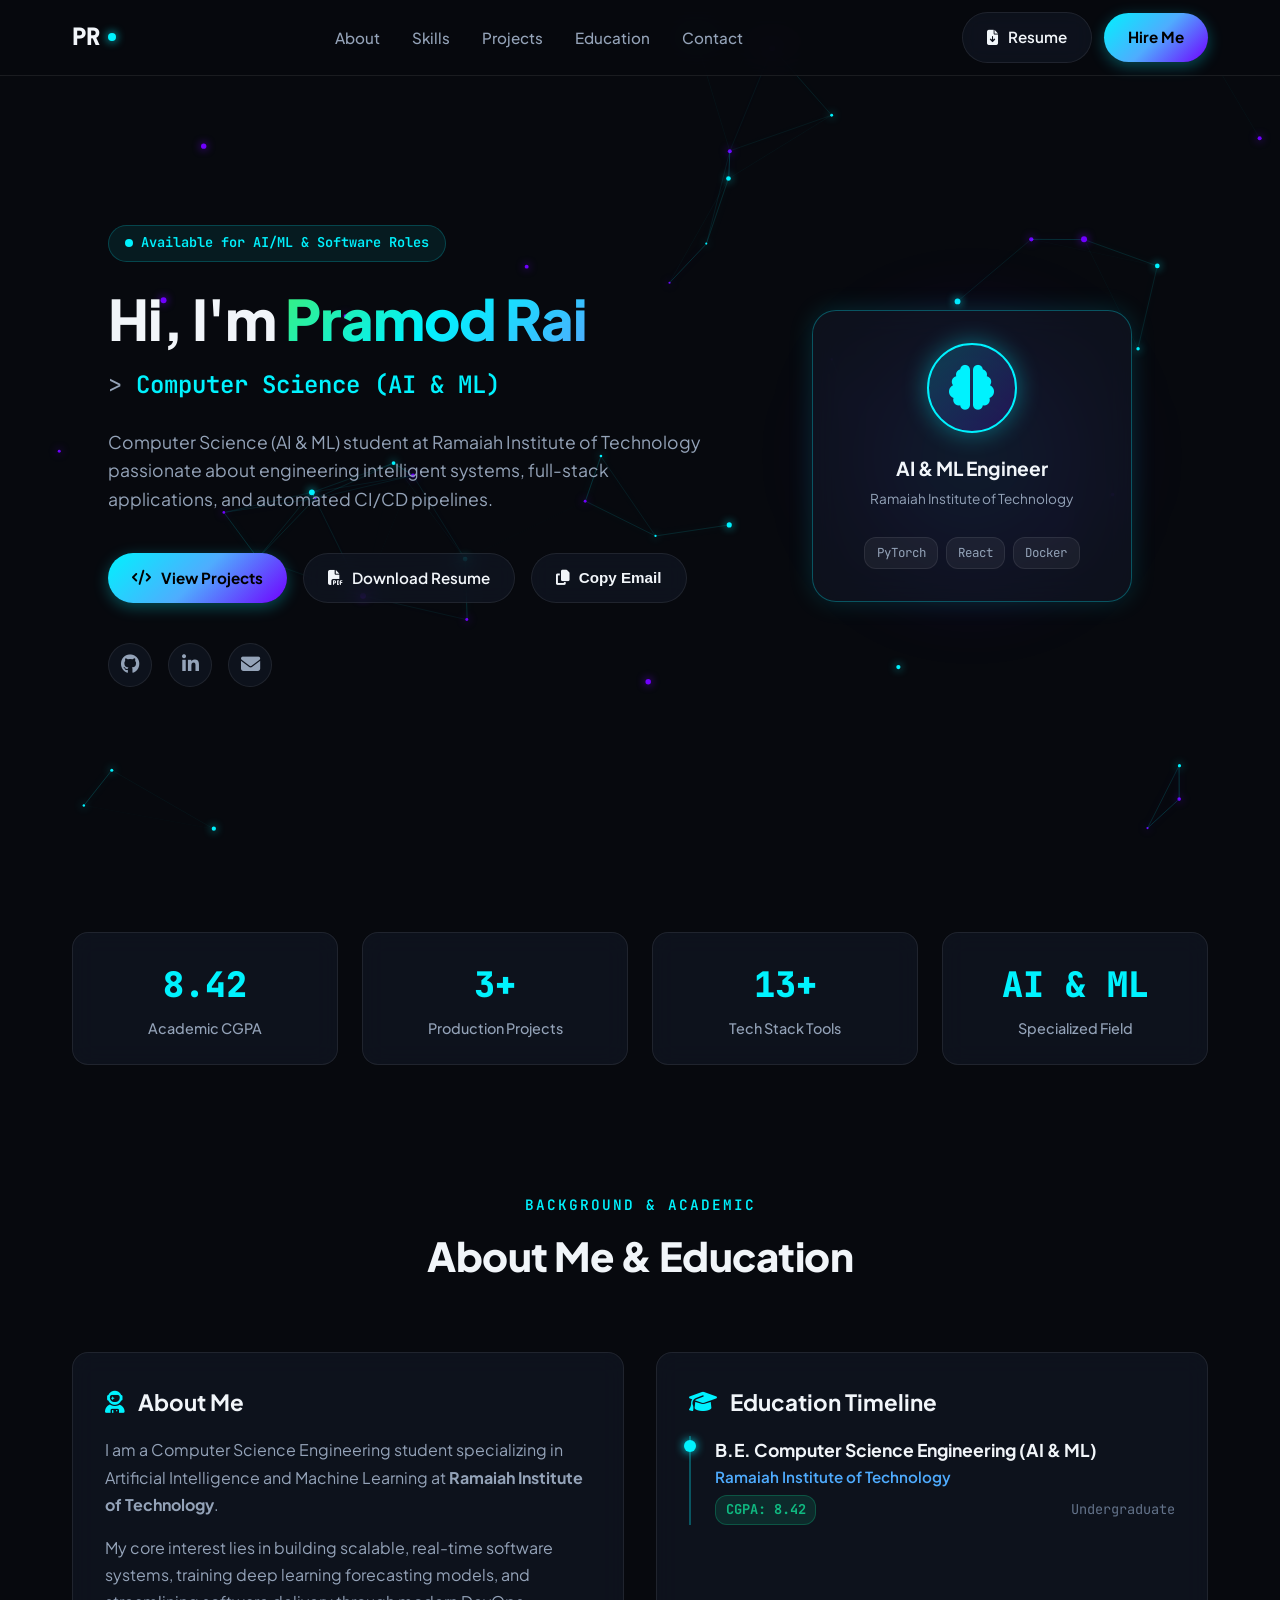
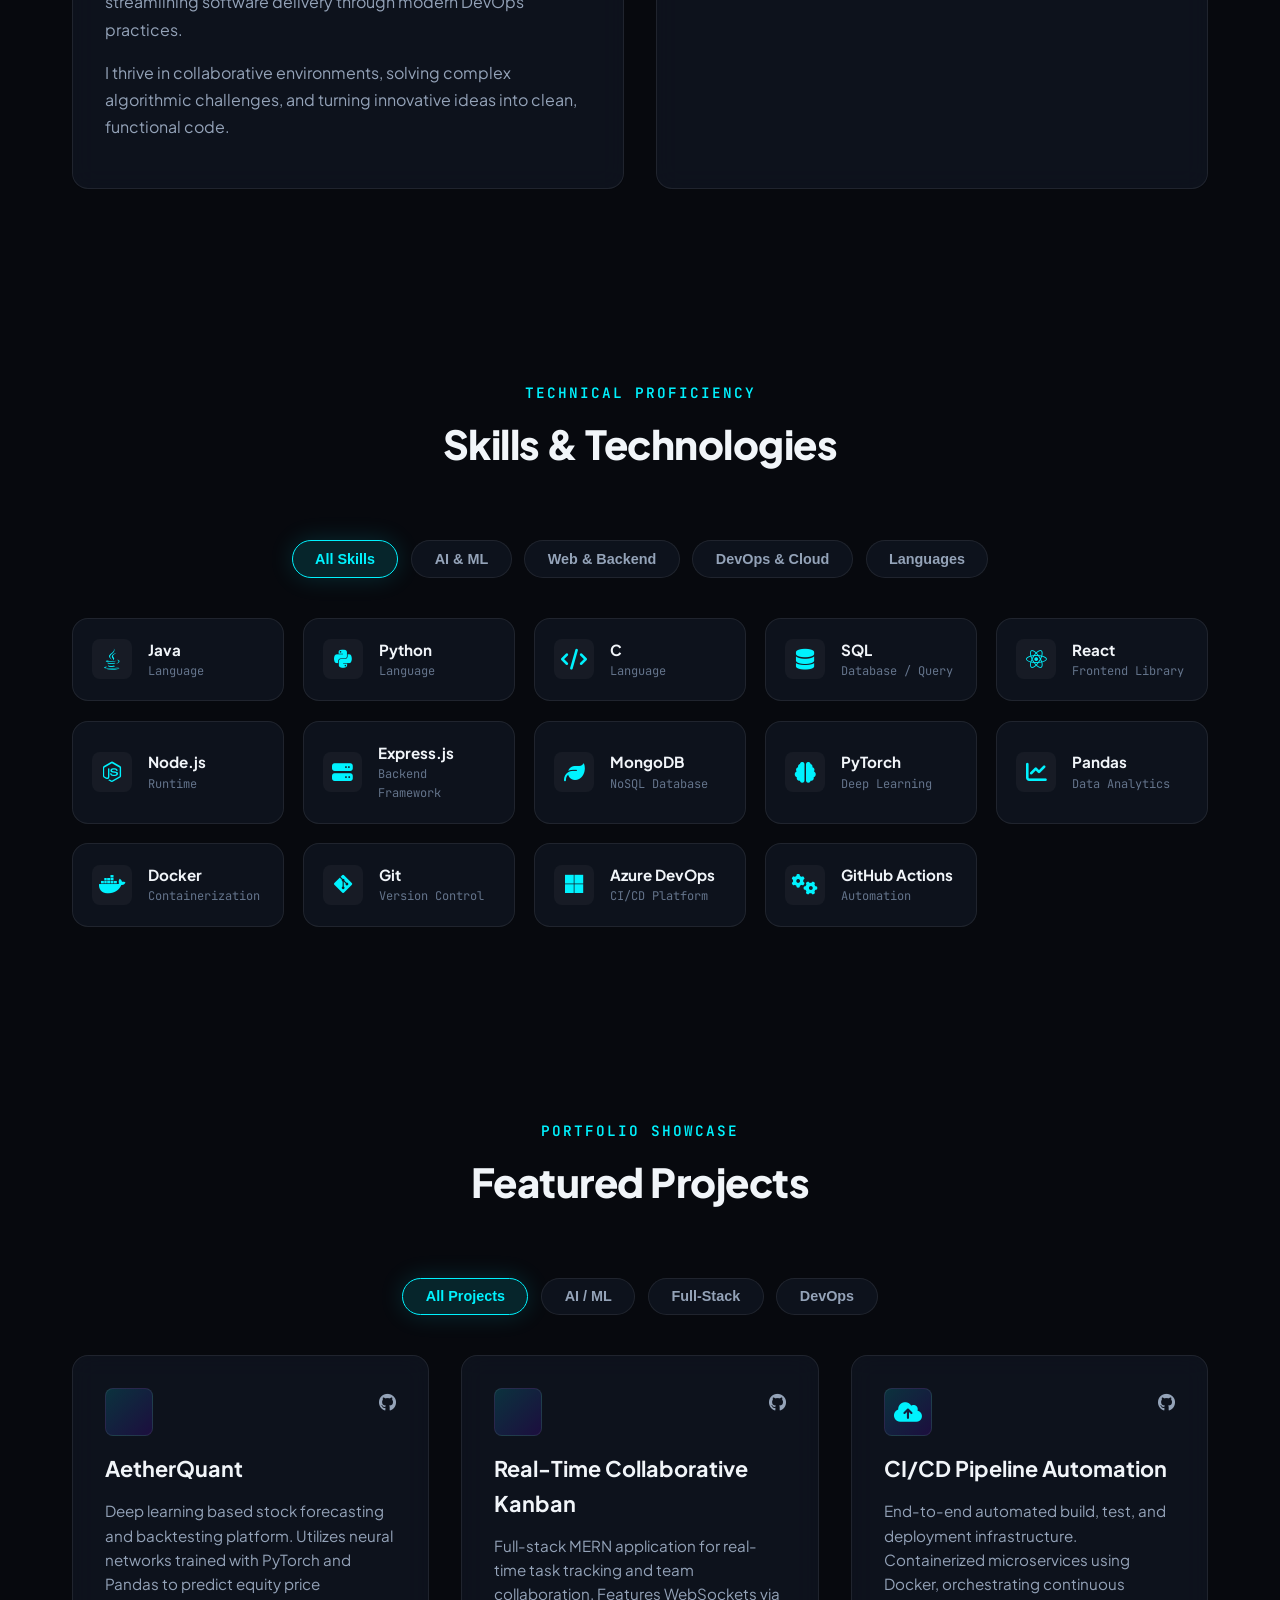
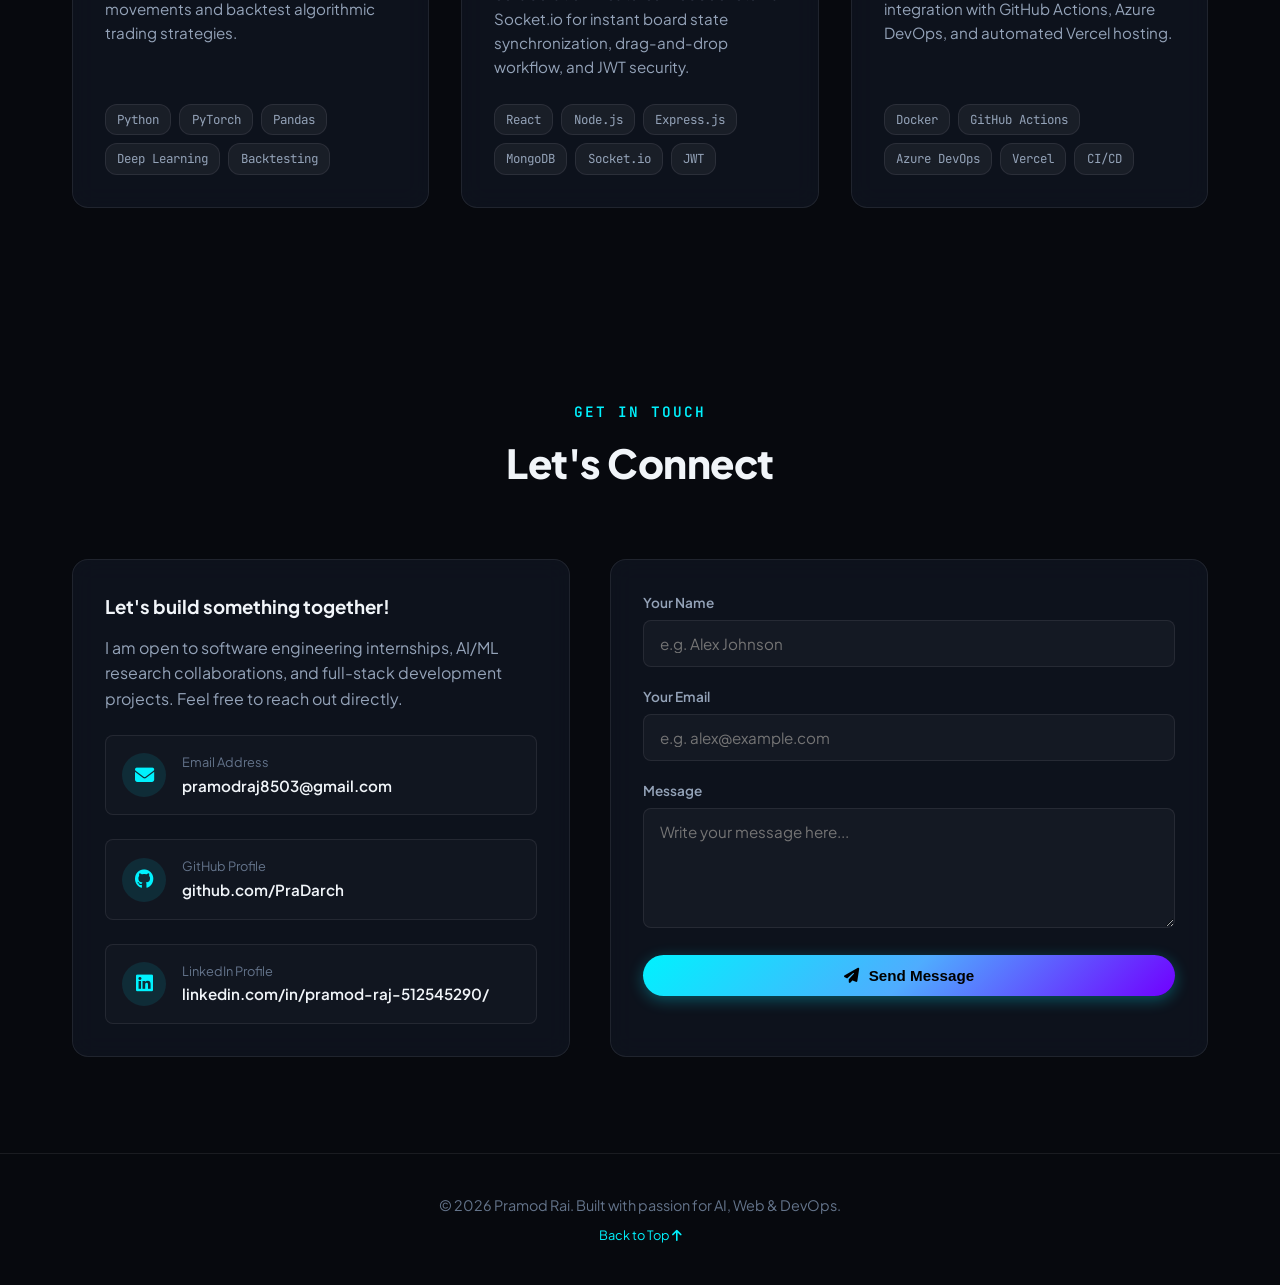
==== commit e59c5ba9: "fix: update LinkedIn profile URL" ====
--- a/Pramod_Portfolio.html
+++ b/Pramod_Portfolio.html
@@ -983,7 +983,7 @@
             <a href="https://github.com/PraDarch" target="_blank" class="social-icon" title="GitHub">
               <i class="fa-brands fa-github"></i>
             </a>
-            <a href="https://linkedin.com/in/pramod-rai-22b9a7279" target="_blank" class="social-icon" title="LinkedIn">
+            <a href="https://www.linkedin.com/in/pramod-raj-512545290/" target="_blank" class="social-icon" title="LinkedIn">
               <i class="fa-brands fa-linkedin-in"></i>
             </a>
             <a href="mailto:pramodraj8503@gmail.com" class="social-icon" title="Email">
@@ -1366,7 +1366,7 @@
               </div>
               <div class="contact-method-details">
                 <span>LinkedIn Profile</span>
-                <a href="https://linkedin.com/in/pramod-rai-22b9a7279" target="_blank">linkedin.com/in/pramod-rai-22b9a7279</a>
+                <a href="https://www.linkedin.com/in/pramod-raj-512545290/" target="_blank">linkedin.com/in/pramod-raj-512545290/</a>
               </div>
             </div>
           </div>
